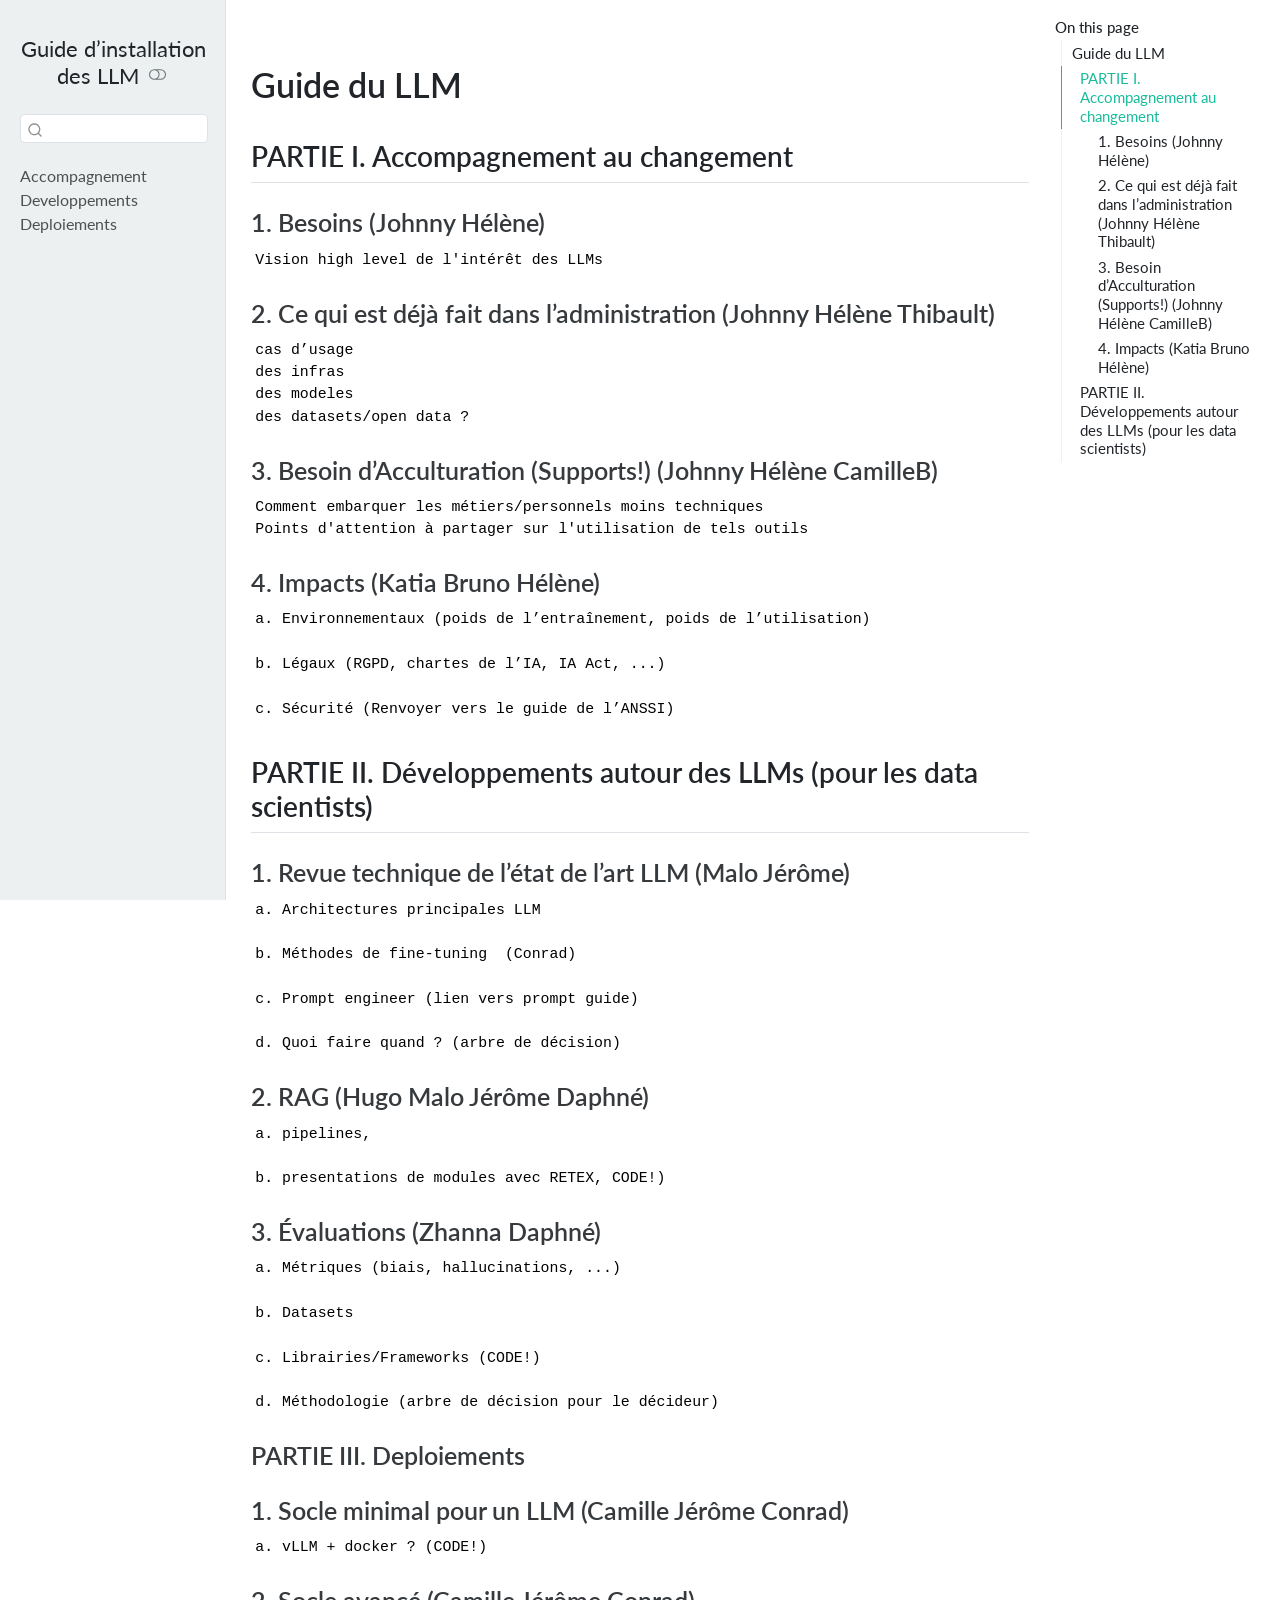
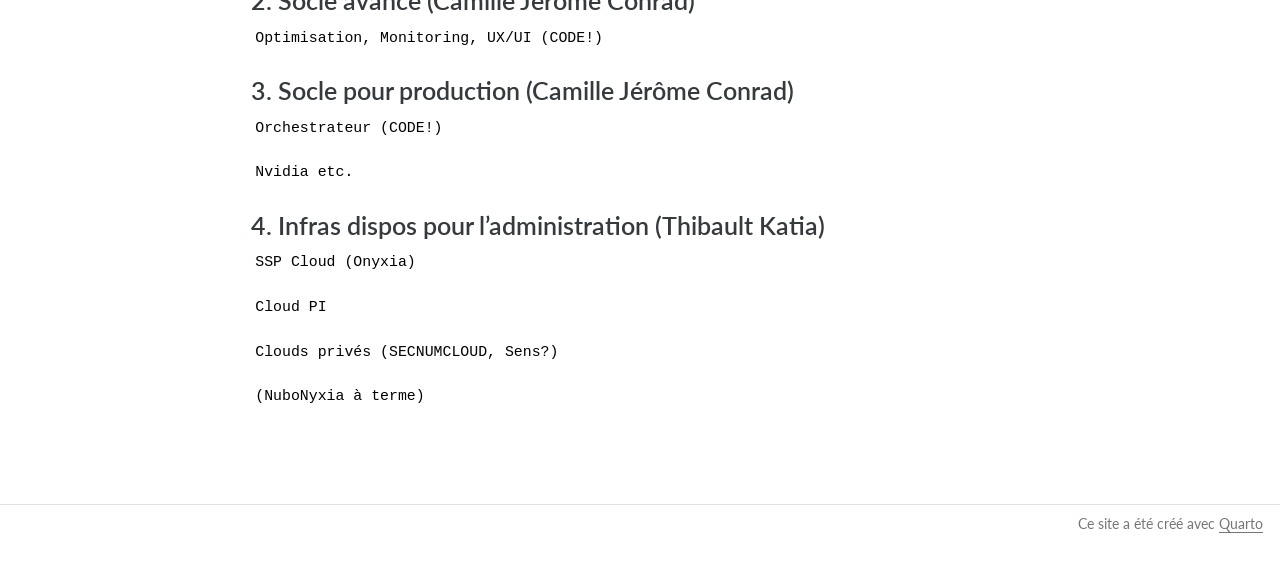
==== Guide.html @ 6787867d "Built site for gh-pages" ====
<!DOCTYPE html>
<html xmlns="http://www.w3.org/1999/xhtml" lang="en" xml:lang="en"><head>

<meta charset="utf-8">
<meta name="generator" content="quarto-1.4.554">

<meta name="viewport" content="width=device-width, initial-scale=1.0, user-scalable=yes">


<title>Guide d’installation des LLM</title>
<style>
code{white-space: pre-wrap;}
span.smallcaps{font-variant: small-caps;}
div.columns{display: flex; gap: min(4vw, 1.5em);}
div.column{flex: auto; overflow-x: auto;}
div.hanging-indent{margin-left: 1.5em; text-indent: -1.5em;}
ul.task-list{list-style: none;}
ul.task-list li input[type="checkbox"] {
  width: 0.8em;
  margin: 0 0.8em 0.2em -1em; /* quarto-specific, see https://github.com/quarto-dev/quarto-cli/issues/4556 */ 
  vertical-align: middle;
}
</style>


<script src="site_libs/quarto-nav/quarto-nav.js"></script>
<script src="site_libs/clipboard/clipboard.min.js"></script>
<script src="site_libs/quarto-search/autocomplete.umd.js"></script>
<script src="site_libs/quarto-search/fuse.min.js"></script>
<script src="site_libs/quarto-search/quarto-search.js"></script>
<meta name="quarto:offset" content="./">
<script src="site_libs/quarto-html/quarto.js"></script>
<script src="site_libs/quarto-html/popper.min.js"></script>
<script src="site_libs/quarto-html/tippy.umd.min.js"></script>
<script src="site_libs/quarto-html/anchor.min.js"></script>
<link href="site_libs/quarto-html/tippy.css" rel="stylesheet">
<link href="site_libs/quarto-html/quarto-syntax-highlighting.css" rel="stylesheet" class="quarto-color-scheme" id="quarto-text-highlighting-styles">
<link href="site_libs/quarto-html/quarto-syntax-highlighting-dark.css" rel="prefetch" class="quarto-color-scheme quarto-color-alternate" id="quarto-text-highlighting-styles">
<script src="site_libs/bootstrap/bootstrap.min.js"></script>
<link href="site_libs/bootstrap/bootstrap-icons.css" rel="stylesheet">
<link href="site_libs/bootstrap/bootstrap.min.css" rel="stylesheet" class="quarto-color-scheme" id="quarto-bootstrap" data-mode="light">
<link href="site_libs/bootstrap/bootstrap-dark.min.css" rel="prefetch" class="quarto-color-scheme quarto-color-alternate" id="quarto-bootstrap" data-mode="dark">
<script id="quarto-search-options" type="application/json">{
  "location": "sidebar",
  "copy-button": false,
  "collapse-after": 3,
  "panel-placement": "start",
  "type": "textbox",
  "limit": 50,
  "keyboard-shortcut": [
    "f",
    "/",
    "s"
  ],
  "show-item-context": false,
  "language": {
    "search-no-results-text": "No results",
    "search-matching-documents-text": "matching documents",
    "search-copy-link-title": "Copy link to search",
    "search-hide-matches-text": "Hide additional matches",
    "search-more-match-text": "more match in this document",
    "search-more-matches-text": "more matches in this document",
    "search-clear-button-title": "Clear",
    "search-text-placeholder": "",
    "search-detached-cancel-button-title": "Cancel",
    "search-submit-button-title": "Submit",
    "search-label": "Search"
  }
}</script>


</head>

<body class="nav-sidebar docked">

<div id="quarto-search-results"></div>
  <header id="quarto-header" class="headroom fixed-top">
  <nav class="quarto-secondary-nav">
    <div class="container-fluid d-flex">
      <button type="button" class="quarto-btn-toggle btn" data-bs-toggle="collapse" data-bs-target=".quarto-sidebar-collapse-item" aria-controls="quarto-sidebar" aria-expanded="false" aria-label="Toggle sidebar navigation" onclick="if (window.quartoToggleHeadroom) { window.quartoToggleHeadroom(); }">
        <i class="bi bi-layout-text-sidebar-reverse"></i>
      </button>
        <nav class="quarto-page-breadcrumbs" aria-label="breadcrumb"><ol class="breadcrumb"><li class="breadcrumb-item">
      Guide d'installation des LLM
      </li></ol></nav>
        <a class="flex-grow-1" role="button" data-bs-toggle="collapse" data-bs-target=".quarto-sidebar-collapse-item" aria-controls="quarto-sidebar" aria-expanded="false" aria-label="Toggle sidebar navigation" onclick="if (window.quartoToggleHeadroom) { window.quartoToggleHeadroom(); }">      
        </a>
      <button type="button" class="btn quarto-search-button" aria-label="" onclick="window.quartoOpenSearch();">
        <i class="bi bi-search"></i>
      </button>
    </div>
  </nav>
</header>
<!-- content -->
<div id="quarto-content" class="quarto-container page-columns page-rows-contents page-layout-article">
<!-- sidebar -->
  <nav id="quarto-sidebar" class="sidebar collapse collapse-horizontal quarto-sidebar-collapse-item sidebar-navigation docked overflow-auto">
    <div class="pt-lg-2 mt-2 text-center sidebar-header">
    <div class="sidebar-title mb-0 py-0">
      <a href="./">Guide d’installation des LLM</a> 
        <div class="sidebar-tools-main">
  <a href="" class="quarto-color-scheme-toggle quarto-navigation-tool  px-1" onclick="window.quartoToggleColorScheme(); return false;" title="Toggle dark mode"><i class="bi"></i></a>
</div>
    </div>
      </div>
        <div class="mt-2 flex-shrink-0 align-items-center">
        <div class="sidebar-search">
        <div id="quarto-search" class="" title="Search"></div>
        </div>
        </div>
    <div class="sidebar-menu-container"> 
    <ul class="list-unstyled mt-1">
        <li class="sidebar-item">
  <div class="sidebar-item-container"> 
  <a href="./I-Accompagnement/1_Besoins.html" class="sidebar-item-text sidebar-link">
 <span class="menu-text">Accompagnement</span></a>
  </div>
</li>
        <li class="sidebar-item">
  <div class="sidebar-item-container"> 
  <a href="./II-Developpements/1_Revue_Technique_LLM.html" class="sidebar-item-text sidebar-link">
 <span class="menu-text">Developpements</span></a>
  </div>
</li>
        <li class="sidebar-item">
  <div class="sidebar-item-container"> 
  <a href="./III-Deploiements/1_Socle_minimal.html" class="sidebar-item-text sidebar-link">
 <span class="menu-text">Deploiements</span></a>
  </div>
</li>
    </ul>
    </div>
</nav>
<div id="quarto-sidebar-glass" class="quarto-sidebar-collapse-item" data-bs-toggle="collapse" data-bs-target=".quarto-sidebar-collapse-item"></div>
<!-- margin-sidebar -->
    <div id="quarto-margin-sidebar" class="sidebar margin-sidebar">
        <nav id="TOC" role="doc-toc" class="toc-active">
    <h2 id="toc-title">On this page</h2>
   
  <ul>
  <li><a href="#guide-du-llm" id="toc-guide-du-llm" class="nav-link active" data-scroll-target="#guide-du-llm">Guide du LLM</a>
  <ul class="collapse">
  <li><a href="#partie-i.-accompagnement-au-changement" id="toc-partie-i.-accompagnement-au-changement" class="nav-link" data-scroll-target="#partie-i.-accompagnement-au-changement">PARTIE I. Accompagnement au changement</a>
  <ul class="collapse">
  <li><a href="#besoins-johnny-hélène" id="toc-besoins-johnny-hélène" class="nav-link" data-scroll-target="#besoins-johnny-hélène">1. Besoins (Johnny Hélène)</a></li>
  <li><a href="#ce-qui-est-déjà-fait-dans-ladministration-johnny-hélène-thibault" id="toc-ce-qui-est-déjà-fait-dans-ladministration-johnny-hélène-thibault" class="nav-link" data-scroll-target="#ce-qui-est-déjà-fait-dans-ladministration-johnny-hélène-thibault">2. Ce qui est déjà fait dans l’administration (Johnny Hélène Thibault)</a></li>
  <li><a href="#besoin-dacculturation-supports-johnny-hélène-camilleb" id="toc-besoin-dacculturation-supports-johnny-hélène-camilleb" class="nav-link" data-scroll-target="#besoin-dacculturation-supports-johnny-hélène-camilleb">3. Besoin d’Acculturation (Supports!) (Johnny Hélène CamilleB)</a></li>
  <li><a href="#impacts-katia-bruno-hélène" id="toc-impacts-katia-bruno-hélène" class="nav-link" data-scroll-target="#impacts-katia-bruno-hélène">4. Impacts (Katia Bruno Hélène)</a></li>
  </ul></li>
  <li><a href="#partie-ii.-développements-autour-des-llms-pour-les-data-scientists" id="toc-partie-ii.-développements-autour-des-llms-pour-les-data-scientists" class="nav-link" data-scroll-target="#partie-ii.-développements-autour-des-llms-pour-les-data-scientists">PARTIE II. Développements autour des LLMs (pour les data scientists)</a>
  <ul class="collapse">
  <li><a href="#revue-technique-de-létat-de-lart-llm-malo-jérôme" id="toc-revue-technique-de-létat-de-lart-llm-malo-jérôme" class="nav-link" data-scroll-target="#revue-technique-de-létat-de-lart-llm-malo-jérôme">1. Revue technique de l’état de l’art LLM (Malo Jérôme)</a></li>
  <li><a href="#rag-hugo-malo-jérôme-daphné" id="toc-rag-hugo-malo-jérôme-daphné" class="nav-link" data-scroll-target="#rag-hugo-malo-jérôme-daphné">2. RAG (Hugo Malo Jérôme Daphné)</a></li>
  <li><a href="#évaluations-zhanna-daphné" id="toc-évaluations-zhanna-daphné" class="nav-link" data-scroll-target="#évaluations-zhanna-daphné">3. Évaluations (Zhanna Daphné)</a></li>
  <li><a href="#partie-iii.-deploiements" id="toc-partie-iii.-deploiements" class="nav-link" data-scroll-target="#partie-iii.-deploiements">PARTIE III. Deploiements</a></li>
  <li><a href="#socle-minimal-pour-un-llm-camille-jérôme-conrad" id="toc-socle-minimal-pour-un-llm-camille-jérôme-conrad" class="nav-link" data-scroll-target="#socle-minimal-pour-un-llm-camille-jérôme-conrad">1. Socle minimal pour un LLM (Camille Jérôme Conrad)</a></li>
  <li><a href="#socle-avancé-camille-jérôme-conrad" id="toc-socle-avancé-camille-jérôme-conrad" class="nav-link" data-scroll-target="#socle-avancé-camille-jérôme-conrad">2. Socle avancé (Camille Jérôme Conrad)</a></li>
  <li><a href="#socle-pour-production-camille-jérôme-conrad" id="toc-socle-pour-production-camille-jérôme-conrad" class="nav-link" data-scroll-target="#socle-pour-production-camille-jérôme-conrad">3. Socle pour production (Camille Jérôme Conrad)</a></li>
  <li><a href="#infras-dispos-pour-ladministration-thibault-katia" id="toc-infras-dispos-pour-ladministration-thibault-katia" class="nav-link" data-scroll-target="#infras-dispos-pour-ladministration-thibault-katia">4. Infras dispos pour l’administration (Thibault Katia)</a></li>
  </ul></li>
  </ul></li>
  </ul>
</nav>
    </div>
<!-- main -->
<main class="content" id="quarto-document-content">




<section id="guide-du-llm" class="level1">
<h1>Guide du LLM</h1>
<section id="partie-i.-accompagnement-au-changement" class="level2">
<h2 class="anchored" data-anchor-id="partie-i.-accompagnement-au-changement">PARTIE I. Accompagnement au changement</h2>
<section id="besoins-johnny-hélène" class="level3">
<h3 class="anchored" data-anchor-id="besoins-johnny-hélène">1. Besoins (Johnny Hélène)</h3>
<pre><code>Vision high level de l'intérêt des LLMs</code></pre>
</section>
<section id="ce-qui-est-déjà-fait-dans-ladministration-johnny-hélène-thibault" class="level3">
<h3 class="anchored" data-anchor-id="ce-qui-est-déjà-fait-dans-ladministration-johnny-hélène-thibault">2. Ce qui est déjà fait dans l’administration (Johnny Hélène Thibault)</h3>
<pre><code>cas d’usage
des infras
des modeles
des datasets/open data&nbsp;?</code></pre>
</section>
<section id="besoin-dacculturation-supports-johnny-hélène-camilleb" class="level3">
<h3 class="anchored" data-anchor-id="besoin-dacculturation-supports-johnny-hélène-camilleb">3. Besoin d’Acculturation (Supports!) (Johnny Hélène CamilleB)</h3>
<pre><code>Comment embarquer les métiers/personnels moins techniques
Points d'attention à partager sur l'utilisation de tels outils</code></pre>
</section>
<section id="impacts-katia-bruno-hélène" class="level3">
<h3 class="anchored" data-anchor-id="impacts-katia-bruno-hélène">4. Impacts (Katia Bruno Hélène)</h3>
<pre><code>a. Environnementaux (poids de l’entraînement, poids de l’utilisation)

b. Légaux (RGPD, chartes de l’IA, IA Act, ...)

c. Sécurité (Renvoyer vers le guide de l’ANSSI)</code></pre>
</section>
</section>
<section id="partie-ii.-développements-autour-des-llms-pour-les-data-scientists" class="level2">
<h2 class="anchored" data-anchor-id="partie-ii.-développements-autour-des-llms-pour-les-data-scientists">PARTIE II. Développements autour des LLMs (pour les data scientists)</h2>
<section id="revue-technique-de-létat-de-lart-llm-malo-jérôme" class="level3">
<h3 class="anchored" data-anchor-id="revue-technique-de-létat-de-lart-llm-malo-jérôme">1. Revue technique de l’état de l’art LLM (Malo Jérôme)</h3>
<pre><code>a. Architectures principales LLM

b. Méthodes de fine-tuning  (Conrad)

c. Prompt engineer (lien vers prompt guide)

d. Quoi faire quand&nbsp;? (arbre de décision)</code></pre>
</section>
<section id="rag-hugo-malo-jérôme-daphné" class="level3">
<h3 class="anchored" data-anchor-id="rag-hugo-malo-jérôme-daphné">2. RAG (Hugo Malo Jérôme Daphné)</h3>
<pre><code>a. pipelines,

b. presentations de modules avec RETEX, CODE!)</code></pre>
</section>
<section id="évaluations-zhanna-daphné" class="level3">
<h3 class="anchored" data-anchor-id="évaluations-zhanna-daphné">3. Évaluations (Zhanna Daphné)</h3>
<pre><code>a. Métriques (biais, hallucinations, ...)

b. Datasets

c. Librairies/Frameworks (CODE!)

d. Méthodologie (arbre de décision pour le décideur)</code></pre>
</section>
<section id="partie-iii.-deploiements" class="level3">
<h3 class="anchored" data-anchor-id="partie-iii.-deploiements">PARTIE III. Deploiements</h3>
</section>
<section id="socle-minimal-pour-un-llm-camille-jérôme-conrad" class="level3">
<h3 class="anchored" data-anchor-id="socle-minimal-pour-un-llm-camille-jérôme-conrad">1. Socle minimal pour un LLM (Camille Jérôme Conrad)</h3>
<pre><code>a. vLLM + docker&nbsp;? (CODE!)</code></pre>
</section>
<section id="socle-avancé-camille-jérôme-conrad" class="level3">
<h3 class="anchored" data-anchor-id="socle-avancé-camille-jérôme-conrad">2. Socle avancé (Camille Jérôme Conrad)</h3>
<pre><code>Optimisation, Monitoring, UX/UI (CODE!)</code></pre>
</section>
<section id="socle-pour-production-camille-jérôme-conrad" class="level3">
<h3 class="anchored" data-anchor-id="socle-pour-production-camille-jérôme-conrad">3. Socle pour production (Camille Jérôme Conrad)</h3>
<pre><code>Orchestrateur (CODE!)

Nvidia etc.</code></pre>
</section>
<section id="infras-dispos-pour-ladministration-thibault-katia" class="level3">
<h3 class="anchored" data-anchor-id="infras-dispos-pour-ladministration-thibault-katia">4. Infras dispos pour l’administration (Thibault Katia)</h3>
<pre><code>SSP Cloud (Onyxia)

Cloud PI

Clouds privés (SECNUMCLOUD, Sens?)

(NuboNyxia à terme)</code></pre>


</section>
</section>
</section>

</main> <!-- /main -->
<script id="quarto-html-after-body" type="application/javascript">
window.document.addEventListener("DOMContentLoaded", function (event) {
  const toggleBodyColorMode = (bsSheetEl) => {
    const mode = bsSheetEl.getAttribute("data-mode");
    const bodyEl = window.document.querySelector("body");
    if (mode === "dark") {
      bodyEl.classList.add("quarto-dark");
      bodyEl.classList.remove("quarto-light");
    } else {
      bodyEl.classList.add("quarto-light");
      bodyEl.classList.remove("quarto-dark");
    }
  }
  const toggleBodyColorPrimary = () => {
    const bsSheetEl = window.document.querySelector("link#quarto-bootstrap");
    if (bsSheetEl) {
      toggleBodyColorMode(bsSheetEl);
    }
  }
  toggleBodyColorPrimary();  
  const disableStylesheet = (stylesheets) => {
    for (let i=0; i < stylesheets.length; i++) {
      const stylesheet = stylesheets[i];
      stylesheet.rel = 'prefetch';
    }
  }
  const enableStylesheet = (stylesheets) => {
    for (let i=0; i < stylesheets.length; i++) {
      const stylesheet = stylesheets[i];
      stylesheet.rel = 'stylesheet';
    }
  }
  const manageTransitions = (selector, allowTransitions) => {
    const els = window.document.querySelectorAll(selector);
    for (let i=0; i < els.length; i++) {
      const el = els[i];
      if (allowTransitions) {
        el.classList.remove('notransition');
      } else {
        el.classList.add('notransition');
      }
    }
  }
  const toggleGiscusIfUsed = (isAlternate, darkModeDefault) => {
    const baseTheme = document.querySelector('#giscus-base-theme')?.value ?? 'light';
    const alternateTheme = document.querySelector('#giscus-alt-theme')?.value ?? 'dark';
    let newTheme = '';
    if(darkModeDefault) {
      newTheme = isAlternate ? baseTheme : alternateTheme;
    } else {
      newTheme = isAlternate ? alternateTheme : baseTheme;
    }
    const changeGiscusTheme = () => {
      // From: https://github.com/giscus/giscus/issues/336
      const sendMessage = (message) => {
        const iframe = document.querySelector('iframe.giscus-frame');
        if (!iframe) return;
        iframe.contentWindow.postMessage({ giscus: message }, 'https://giscus.app');
      }
      sendMessage({
        setConfig: {
          theme: newTheme
        }
      });
    }
    const isGiscussLoaded = window.document.querySelector('iframe.giscus-frame') !== null;
    if (isGiscussLoaded) {
      changeGiscusTheme();
    }
  }
  const toggleColorMode = (alternate) => {
    // Switch the stylesheets
    const alternateStylesheets = window.document.querySelectorAll('link.quarto-color-scheme.quarto-color-alternate');
    manageTransitions('#quarto-margin-sidebar .nav-link', false);
    if (alternate) {
      enableStylesheet(alternateStylesheets);
      for (const sheetNode of alternateStylesheets) {
        if (sheetNode.id === "quarto-bootstrap") {
          toggleBodyColorMode(sheetNode);
        }
      }
    } else {
      disableStylesheet(alternateStylesheets);
      toggleBodyColorPrimary();
    }
    manageTransitions('#quarto-margin-sidebar .nav-link', true);
    // Switch the toggles
    const toggles = window.document.querySelectorAll('.quarto-color-scheme-toggle');
    for (let i=0; i < toggles.length; i++) {
      const toggle = toggles[i];
      if (toggle) {
        if (alternate) {
          toggle.classList.add("alternate");     
        } else {
          toggle.classList.remove("alternate");
        }
      }
    }
    // Hack to workaround the fact that safari doesn't
    // properly recolor the scrollbar when toggling (#1455)
    if (navigator.userAgent.indexOf('Safari') > 0 && navigator.userAgent.indexOf('Chrome') == -1) {
      manageTransitions("body", false);
      window.scrollTo(0, 1);
      setTimeout(() => {
        window.scrollTo(0, 0);
        manageTransitions("body", true);
      }, 40);  
    }
  }
  const isFileUrl = () => { 
    return window.location.protocol === 'file:';
  }
  const hasAlternateSentinel = () => {  
    let styleSentinel = getColorSchemeSentinel();
    if (styleSentinel !== null) {
      return styleSentinel === "alternate";
    } else {
      return false;
    }
  }
  const setStyleSentinel = (alternate) => {
    const value = alternate ? "alternate" : "default";
    if (!isFileUrl()) {
      window.localStorage.setItem("quarto-color-scheme", value);
    } else {
      localAlternateSentinel = value;
    }
  }
  const getColorSchemeSentinel = () => {
    if (!isFileUrl()) {
      const storageValue = window.localStorage.getItem("quarto-color-scheme");
      return storageValue != null ? storageValue : localAlternateSentinel;
    } else {
      return localAlternateSentinel;
    }
  }
  const darkModeDefault = false;
  let localAlternateSentinel = darkModeDefault ? 'alternate' : 'default';
  // Dark / light mode switch
  window.quartoToggleColorScheme = () => {
    // Read the current dark / light value 
    let toAlternate = !hasAlternateSentinel();
    toggleColorMode(toAlternate);
    setStyleSentinel(toAlternate);
    toggleGiscusIfUsed(toAlternate, darkModeDefault);
  };
  // Ensure there is a toggle, if there isn't float one in the top right
  if (window.document.querySelector('.quarto-color-scheme-toggle') === null) {
    const a = window.document.createElement('a');
    a.classList.add('top-right');
    a.classList.add('quarto-color-scheme-toggle');
    a.href = "";
    a.onclick = function() { try { window.quartoToggleColorScheme(); } catch {} return false; };
    const i = window.document.createElement("i");
    i.classList.add('bi');
    a.appendChild(i);
    window.document.body.appendChild(a);
  }
  // Switch to dark mode if need be
  if (hasAlternateSentinel()) {
    toggleColorMode(true);
  } else {
    toggleColorMode(false);
  }
  const icon = "";
  const anchorJS = new window.AnchorJS();
  anchorJS.options = {
    placement: 'right',
    icon: icon
  };
  anchorJS.add('.anchored');
  const isCodeAnnotation = (el) => {
    for (const clz of el.classList) {
      if (clz.startsWith('code-annotation-')) {                     
        return true;
      }
    }
    return false;
  }
  const clipboard = new window.ClipboardJS('.code-copy-button', {
    text: function(trigger) {
      const codeEl = trigger.previousElementSibling.cloneNode(true);
      for (const childEl of codeEl.children) {
        if (isCodeAnnotation(childEl)) {
          childEl.remove();
        }
      }
      return codeEl.innerText;
    }
  });
  clipboard.on('success', function(e) {
    // button target
    const button = e.trigger;
    // don't keep focus
    button.blur();
    // flash "checked"
    button.classList.add('code-copy-button-checked');
    var currentTitle = button.getAttribute("title");
    button.setAttribute("title", "Copied!");
    let tooltip;
    if (window.bootstrap) {
      button.setAttribute("data-bs-toggle", "tooltip");
      button.setAttribute("data-bs-placement", "left");
      button.setAttribute("data-bs-title", "Copied!");
      tooltip = new bootstrap.Tooltip(button, 
        { trigger: "manual", 
          customClass: "code-copy-button-tooltip",
          offset: [0, -8]});
      tooltip.show();    
    }
    setTimeout(function() {
      if (tooltip) {
        tooltip.hide();
        button.removeAttribute("data-bs-title");
        button.removeAttribute("data-bs-toggle");
        button.removeAttribute("data-bs-placement");
      }
      button.setAttribute("title", currentTitle);
      button.classList.remove('code-copy-button-checked');
    }, 1000);
    // clear code selection
    e.clearSelection();
  });
    var localhostRegex = new RegExp(/^(?:http|https):\/\/localhost\:?[0-9]*\//);
    var mailtoRegex = new RegExp(/^mailto:/);
      var filterRegex = new RegExp("https:\/\/cthiounn\.github\.io\/kallm\/");
    var isInternal = (href) => {
        return filterRegex.test(href) || localhostRegex.test(href) || mailtoRegex.test(href);
    }
    // Inspect non-navigation links and adorn them if external
 	var links = window.document.querySelectorAll('a[href]:not(.nav-link):not(.navbar-brand):not(.toc-action):not(.sidebar-link):not(.sidebar-item-toggle):not(.pagination-link):not(.no-external):not([aria-hidden]):not(.dropdown-item):not(.quarto-navigation-tool)');
    for (var i=0; i<links.length; i++) {
      const link = links[i];
      if (!isInternal(link.href)) {
        // undo the damage that might have been done by quarto-nav.js in the case of
        // links that we want to consider external
        if (link.dataset.originalHref !== undefined) {
          link.href = link.dataset.originalHref;
        }
      }
    }
  function tippyHover(el, contentFn, onTriggerFn, onUntriggerFn) {
    const config = {
      allowHTML: true,
      maxWidth: 500,
      delay: 100,
      arrow: false,
      appendTo: function(el) {
          return el.parentElement;
      },
      interactive: true,
      interactiveBorder: 10,
      theme: 'quarto',
      placement: 'bottom-start',
    };
    if (contentFn) {
      config.content = contentFn;
    }
    if (onTriggerFn) {
      config.onTrigger = onTriggerFn;
    }
    if (onUntriggerFn) {
      config.onUntrigger = onUntriggerFn;
    }
    window.tippy(el, config); 
  }
  const noterefs = window.document.querySelectorAll('a[role="doc-noteref"]');
  for (var i=0; i<noterefs.length; i++) {
    const ref = noterefs[i];
    tippyHover(ref, function() {
      // use id or data attribute instead here
      let href = ref.getAttribute('data-footnote-href') || ref.getAttribute('href');
      try { href = new URL(href).hash; } catch {}
      const id = href.replace(/^#\/?/, "");
      const note = window.document.getElementById(id);
      if (note) {
        return note.innerHTML;
      } else {
        return "";
      }
    });
  }
  const xrefs = window.document.querySelectorAll('a.quarto-xref');
  const processXRef = (id, note) => {
    // Strip column container classes
    const stripColumnClz = (el) => {
      el.classList.remove("page-full", "page-columns");
      if (el.children) {
        for (const child of el.children) {
          stripColumnClz(child);
        }
      }
    }
    stripColumnClz(note)
    if (id === null || id.startsWith('sec-')) {
      // Special case sections, only their first couple elements
      const container = document.createElement("div");
      if (note.children && note.children.length > 2) {
        container.appendChild(note.children[0].cloneNode(true));
        for (let i = 1; i < note.children.length; i++) {
          const child = note.children[i];
          if (child.tagName === "P" && child.innerText === "") {
            continue;
          } else {
            container.appendChild(child.cloneNode(true));
            break;
          }
        }
        if (window.Quarto?.typesetMath) {
          window.Quarto.typesetMath(container);
        }
        return container.innerHTML
      } else {
        if (window.Quarto?.typesetMath) {
          window.Quarto.typesetMath(note);
        }
        return note.innerHTML;
      }
    } else {
      // Remove any anchor links if they are present
      const anchorLink = note.querySelector('a.anchorjs-link');
      if (anchorLink) {
        anchorLink.remove();
      }
      if (window.Quarto?.typesetMath) {
        window.Quarto.typesetMath(note);
      }
      // TODO in 1.5, we should make sure this works without a callout special case
      if (note.classList.contains("callout")) {
        return note.outerHTML;
      } else {
        return note.innerHTML;
      }
    }
  }
  for (var i=0; i<xrefs.length; i++) {
    const xref = xrefs[i];
    tippyHover(xref, undefined, function(instance) {
      instance.disable();
      let url = xref.getAttribute('href');
      let hash = undefined; 
      if (url.startsWith('#')) {
        hash = url;
      } else {
        try { hash = new URL(url).hash; } catch {}
      }
      if (hash) {
        const id = hash.replace(/^#\/?/, "");
        const note = window.document.getElementById(id);
        if (note !== null) {
          try {
            const html = processXRef(id, note.cloneNode(true));
            instance.setContent(html);
          } finally {
            instance.enable();
            instance.show();
          }
        } else {
          // See if we can fetch this
          fetch(url.split('#')[0])
          .then(res => res.text())
          .then(html => {
            const parser = new DOMParser();
            const htmlDoc = parser.parseFromString(html, "text/html");
            const note = htmlDoc.getElementById(id);
            if (note !== null) {
              const html = processXRef(id, note);
              instance.setContent(html);
            } 
          }).finally(() => {
            instance.enable();
            instance.show();
          });
        }
      } else {
        // See if we can fetch a full url (with no hash to target)
        // This is a special case and we should probably do some content thinning / targeting
        fetch(url)
        .then(res => res.text())
        .then(html => {
          const parser = new DOMParser();
          const htmlDoc = parser.parseFromString(html, "text/html");
          const note = htmlDoc.querySelector('main.content');
          if (note !== null) {
            // This should only happen for chapter cross references
            // (since there is no id in the URL)
            // remove the first header
            if (note.children.length > 0 && note.children[0].tagName === "HEADER") {
              note.children[0].remove();
            }
            const html = processXRef(null, note);
            instance.setContent(html);
          } 
        }).finally(() => {
          instance.enable();
          instance.show();
        });
      }
    }, function(instance) {
    });
  }
      let selectedAnnoteEl;
      const selectorForAnnotation = ( cell, annotation) => {
        let cellAttr = 'data-code-cell="' + cell + '"';
        let lineAttr = 'data-code-annotation="' +  annotation + '"';
        const selector = 'span[' + cellAttr + '][' + lineAttr + ']';
        return selector;
      }
      const selectCodeLines = (annoteEl) => {
        const doc = window.document;
        const targetCell = annoteEl.getAttribute("data-target-cell");
        const targetAnnotation = annoteEl.getAttribute("data-target-annotation");
        const annoteSpan = window.document.querySelector(selectorForAnnotation(targetCell, targetAnnotation));
        const lines = annoteSpan.getAttribute("data-code-lines").split(",");
        const lineIds = lines.map((line) => {
          return targetCell + "-" + line;
        })
        let top = null;
        let height = null;
        let parent = null;
        if (lineIds.length > 0) {
            //compute the position of the single el (top and bottom and make a div)
            const el = window.document.getElementById(lineIds[0]);
            top = el.offsetTop;
            height = el.offsetHeight;
            parent = el.parentElement.parentElement;
          if (lineIds.length > 1) {
            const lastEl = window.document.getElementById(lineIds[lineIds.length - 1]);
            const bottom = lastEl.offsetTop + lastEl.offsetHeight;
            height = bottom - top;
          }
          if (top !== null && height !== null && parent !== null) {
            // cook up a div (if necessary) and position it 
            let div = window.document.getElementById("code-annotation-line-highlight");
            if (div === null) {
              div = window.document.createElement("div");
              div.setAttribute("id", "code-annotation-line-highlight");
              div.style.position = 'absolute';
              parent.appendChild(div);
            }
            div.style.top = top - 2 + "px";
            div.style.height = height + 4 + "px";
            div.style.left = 0;
            let gutterDiv = window.document.getElementById("code-annotation-line-highlight-gutter");
            if (gutterDiv === null) {
              gutterDiv = window.document.createElement("div");
              gutterDiv.setAttribute("id", "code-annotation-line-highlight-gutter");
              gutterDiv.style.position = 'absolute';
              const codeCell = window.document.getElementById(targetCell);
              const gutter = codeCell.querySelector('.code-annotation-gutter');
              gutter.appendChild(gutterDiv);
            }
            gutterDiv.style.top = top - 2 + "px";
            gutterDiv.style.height = height + 4 + "px";
          }
          selectedAnnoteEl = annoteEl;
        }
      };
      const unselectCodeLines = () => {
        const elementsIds = ["code-annotation-line-highlight", "code-annotation-line-highlight-gutter"];
        elementsIds.forEach((elId) => {
          const div = window.document.getElementById(elId);
          if (div) {
            div.remove();
          }
        });
        selectedAnnoteEl = undefined;
      };
        // Handle positioning of the toggle
    window.addEventListener(
      "resize",
      throttle(() => {
        elRect = undefined;
        if (selectedAnnoteEl) {
          selectCodeLines(selectedAnnoteEl);
        }
      }, 10)
    );
    function throttle(fn, ms) {
    let throttle = false;
    let timer;
      return (...args) => {
        if(!throttle) { // first call gets through
            fn.apply(this, args);
            throttle = true;
        } else { // all the others get throttled
            if(timer) clearTimeout(timer); // cancel #2
            timer = setTimeout(() => {
              fn.apply(this, args);
              timer = throttle = false;
            }, ms);
        }
      };
    }
      // Attach click handler to the DT
      const annoteDls = window.document.querySelectorAll('dt[data-target-cell]');
      for (const annoteDlNode of annoteDls) {
        annoteDlNode.addEventListener('click', (event) => {
          const clickedEl = event.target;
          if (clickedEl !== selectedAnnoteEl) {
            unselectCodeLines();
            const activeEl = window.document.querySelector('dt[data-target-cell].code-annotation-active');
            if (activeEl) {
              activeEl.classList.remove('code-annotation-active');
            }
            selectCodeLines(clickedEl);
            clickedEl.classList.add('code-annotation-active');
          } else {
            // Unselect the line
            unselectCodeLines();
            clickedEl.classList.remove('code-annotation-active');
          }
        });
      }
  const findCites = (el) => {
    const parentEl = el.parentElement;
    if (parentEl) {
      const cites = parentEl.dataset.cites;
      if (cites) {
        return {
          el,
          cites: cites.split(' ')
        };
      } else {
        return findCites(el.parentElement)
      }
    } else {
      return undefined;
    }
  };
  var bibliorefs = window.document.querySelectorAll('a[role="doc-biblioref"]');
  for (var i=0; i<bibliorefs.length; i++) {
    const ref = bibliorefs[i];
    const citeInfo = findCites(ref);
    if (citeInfo) {
      tippyHover(citeInfo.el, function() {
        var popup = window.document.createElement('div');
        citeInfo.cites.forEach(function(cite) {
          var citeDiv = window.document.createElement('div');
          citeDiv.classList.add('hanging-indent');
          citeDiv.classList.add('csl-entry');
          var biblioDiv = window.document.getElementById('ref-' + cite);
          if (biblioDiv) {
            citeDiv.innerHTML = biblioDiv.innerHTML;
          }
          popup.appendChild(citeDiv);
        });
        return popup.innerHTML;
      });
    }
  }
});
</script>
</div> <!-- /content -->
<footer class="footer">
  <div class="nav-footer">
    <div class="nav-footer-left">
      &nbsp;
    </div>   
    <div class="nav-footer-center">
      &nbsp;
    </div>
    <div class="nav-footer-right">
<p>Ce site a été créé avec <a href="https://quarto.org/">Quarto</a></p>
</div>
  </div>
</footer>




</body></html>
---- site_libs/quarto-html/tippy.css ----
.tippy-box[data-animation=fade][data-state=hidden]{opacity:0}[data-tippy-root]{max-width:calc(100vw - 10px)}.tippy-box{position:relative;background-color:#333;color:#fff;border-radius:4px;font-size:14px;line-height:1.4;white-space:normal;outline:0;transition-property:transform,visibility,opacity}.tippy-box[data-placement^=top]>.tippy-arrow{bottom:0}.tippy-box[data-placement^=top]>.tippy-arrow:before{bottom:-7px;left:0;border-width:8px 8px 0;border-top-color:initial;transform-origin:center top}.tippy-box[data-placement^=bottom]>.tippy-arrow{top:0}.tippy-box[data-placement^=bottom]>.tippy-arrow:before{top:-7px;left:0;border-width:0 8px 8px;border-bottom-color:initial;transform-origin:center bottom}.tippy-box[data-placement^=left]>.tippy-arrow{right:0}.tippy-box[data-placement^=left]>.tippy-arrow:before{border-width:8px 0 8px 8px;border-left-color:initial;right:-7px;transform-origin:center left}.tippy-box[data-placement^=right]>.tippy-arrow{left:0}.tippy-box[data-placement^=right]>.tippy-arrow:before{left:-7px;border-width:8px 8px 8px 0;border-right-color:initial;transform-origin:center right}.tippy-box[data-inertia][data-state=visible]{transition-timing-function:cubic-bezier(.54,1.5,.38,1.11)}.tippy-arrow{width:16px;height:16px;color:#333}.tippy-arrow:before{content:"";position:absolute;border-color:transparent;border-style:solid}.tippy-content{position:relative;padding:5px 9px;z-index:1}
---- site_libs/quarto-html/quarto-syntax-highlighting.css ----
/* quarto syntax highlight colors */
:root {
  --quarto-hl-ot-color: #003B4F;
  --quarto-hl-at-color: #657422;
  --quarto-hl-ss-color: #20794D;
  --quarto-hl-an-color: #5E5E5E;
  --quarto-hl-fu-color: #4758AB;
  --quarto-hl-st-color: #20794D;
  --quarto-hl-cf-color: #003B4F;
  --quarto-hl-op-color: #5E5E5E;
  --quarto-hl-er-color: #AD0000;
  --quarto-hl-bn-color: #AD0000;
  --quarto-hl-al-color: #AD0000;
  --quarto-hl-va-color: #111111;
  --quarto-hl-bu-color: inherit;
  --quarto-hl-ex-color: inherit;
  --quarto-hl-pp-color: #AD0000;
  --quarto-hl-in-color: #5E5E5E;
  --quarto-hl-vs-color: #20794D;
  --quarto-hl-wa-color: #5E5E5E;
  --quarto-hl-do-color: #5E5E5E;
  --quarto-hl-im-color: #00769E;
  --quarto-hl-ch-color: #20794D;
  --quarto-hl-dt-color: #AD0000;
  --quarto-hl-fl-color: #AD0000;
  --quarto-hl-co-color: #5E5E5E;
  --quarto-hl-cv-color: #5E5E5E;
  --quarto-hl-cn-color: #8f5902;
  --quarto-hl-sc-color: #5E5E5E;
  --quarto-hl-dv-color: #AD0000;
  --quarto-hl-kw-color: #003B4F;
}

/* other quarto variables */
:root {
  --quarto-font-monospace: SFMono-Regular, Menlo, Monaco, Consolas, "Liberation Mono", "Courier New", monospace;
}

pre > code.sourceCode > span {
  color: #003B4F;
}

code span {
  color: #003B4F;
}

code.sourceCode > span {
  color: #003B4F;
}

div.sourceCode,
div.sourceCode pre.sourceCode {
  color: #003B4F;
}

code span.ot {
  color: #003B4F;
  font-style: inherit;
}

code span.at {
  color: #657422;
  font-style: inherit;
}

code span.ss {
  color: #20794D;
  font-style: inherit;
}

code span.an {
  color: #5E5E5E;
  font-style: inherit;
}

code span.fu {
  color: #4758AB;
  font-style: inherit;
}

code span.st {
  color: #20794D;
  font-style: inherit;
}

code span.cf {
  color: #003B4F;
  font-style: inherit;
}

code span.op {
  color: #5E5E5E;
  font-style: inherit;
}

code span.er {
  color: #AD0000;
  font-style: inherit;
}

code span.bn {
  color: #AD0000;
  font-style: inherit;
}

code span.al {
  color: #AD0000;
  font-style: inherit;
}

code span.va {
  color: #111111;
  font-style: inherit;
}

code span.bu {
  font-style: inherit;
}

code span.ex {
  font-style: inherit;
}

code span.pp {
  color: #AD0000;
  font-style: inherit;
}

code span.in {
  color: #5E5E5E;
  font-style: inherit;
}

code span.vs {
  color: #20794D;
  font-style: inherit;
}

code span.wa {
  color: #5E5E5E;
  font-style: italic;
}

code span.do {
  color: #5E5E5E;
  font-style: italic;
}

code span.im {
  color: #00769E;
  font-style: inherit;
}

code span.ch {
  color: #20794D;
  font-style: inherit;
}

code span.dt {
  color: #AD0000;
  font-style: inherit;
}

code span.fl {
  color: #AD0000;
  font-style: inherit;
}

code span.co {
  color: #5E5E5E;
  font-style: inherit;
}

code span.cv {
  color: #5E5E5E;
  font-style: italic;
}

code span.cn {
  color: #8f5902;
  font-style: inherit;
}

code span.sc {
  color: #5E5E5E;
  font-style: inherit;
}

code span.dv {
  color: #AD0000;
  font-style: inherit;
}

code span.kw {
  color: #003B4F;
  font-style: inherit;
}

.prevent-inlining {
  content: "</";
}

/*# sourceMappingURL=debc5d5d77c3f9108843748ff7464032.css.map */
---- site_libs/quarto-html/quarto-syntax-highlighting-dark.css ----
/* quarto syntax highlight colors */
:root {
  --quarto-hl-al-color: #f07178;
  --quarto-hl-an-color: #d4d0ab;
  --quarto-hl-at-color: #00e0e0;
  --quarto-hl-bn-color: #d4d0ab;
  --quarto-hl-bu-color: #abe338;
  --quarto-hl-ch-color: #abe338;
  --quarto-hl-co-color: #f8f8f2;
  --quarto-hl-cv-color: #ffd700;
  --quarto-hl-cn-color: #ffd700;
  --quarto-hl-cf-color: #ffa07a;
  --quarto-hl-dt-color: #ffa07a;
  --quarto-hl-dv-color: #d4d0ab;
  --quarto-hl-do-color: #f8f8f2;
  --quarto-hl-er-color: #f07178;
  --quarto-hl-ex-color: #00e0e0;
  --quarto-hl-fl-color: #d4d0ab;
  --quarto-hl-fu-color: #ffa07a;
  --quarto-hl-im-color: #abe338;
  --quarto-hl-in-color: #d4d0ab;
  --quarto-hl-kw-color: #ffa07a;
  --quarto-hl-op-color: #ffa07a;
  --quarto-hl-ot-color: #00e0e0;
  --quarto-hl-pp-color: #dcc6e0;
  --quarto-hl-re-color: #00e0e0;
  --quarto-hl-sc-color: #abe338;
  --quarto-hl-ss-color: #abe338;
  --quarto-hl-st-color: #abe338;
  --quarto-hl-va-color: #00e0e0;
  --quarto-hl-vs-color: #abe338;
  --quarto-hl-wa-color: #dcc6e0;
}

/* other quarto variables */
:root {
  --quarto-font-monospace: SFMono-Regular, Menlo, Monaco, Consolas, "Liberation Mono", "Courier New", monospace;
}

code span.al {
  background-color: #2a0f15;
  font-weight: bold;
  color: #f07178;
}

code span.an {
  color: #d4d0ab;
}

code span.at {
  color: #00e0e0;
}

code span.bn {
  color: #d4d0ab;
}

code span.bu {
  color: #abe338;
}

code span.ch {
  color: #abe338;
}

code span.co {
  font-style: italic;
  color: #f8f8f2;
}

code span.cv {
  color: #ffd700;
}

code span.cn {
  color: #ffd700;
}

code span.cf {
  font-weight: bold;
  color: #ffa07a;
}

code span.dt {
  color: #ffa07a;
}

code span.dv {
  color: #d4d0ab;
}

code span.do {
  color: #f8f8f2;
}

code span.er {
  color: #f07178;
  text-decoration: underline;
}

code span.ex {
  font-weight: bold;
  color: #00e0e0;
}

code span.fl {
  color: #d4d0ab;
}

code span.fu {
  color: #ffa07a;
}

code span.im {
  color: #abe338;
}

code span.in {
  color: #d4d0ab;
}

code span.kw {
  font-weight: bold;
  color: #ffa07a;
}

pre > code.sourceCode > span {
  color: #f8f8f2;
}

code span {
  color: #f8f8f2;
}

code.sourceCode > span {
  color: #f8f8f2;
}

div.sourceCode,
div.sourceCode pre.sourceCode {
  color: #f8f8f2;
}

code span.op {
  color: #ffa07a;
}

code span.ot {
  color: #00e0e0;
}

code span.pp {
  color: #dcc6e0;
}

code span.re {
  background-color: #f8f8f2;
  color: #00e0e0;
}

code span.sc {
  color: #abe338;
}

code span.ss {
  color: #abe338;
}

code span.st {
  color: #abe338;
}

code span.va {
  color: #00e0e0;
}

code span.vs {
  color: #abe338;
}

code span.wa {
  color: #dcc6e0;
}

.prevent-inlining {
  content: "</";
}

/*# sourceMappingURL=935a306eefa94366c21e1a970dddb765.css.map */
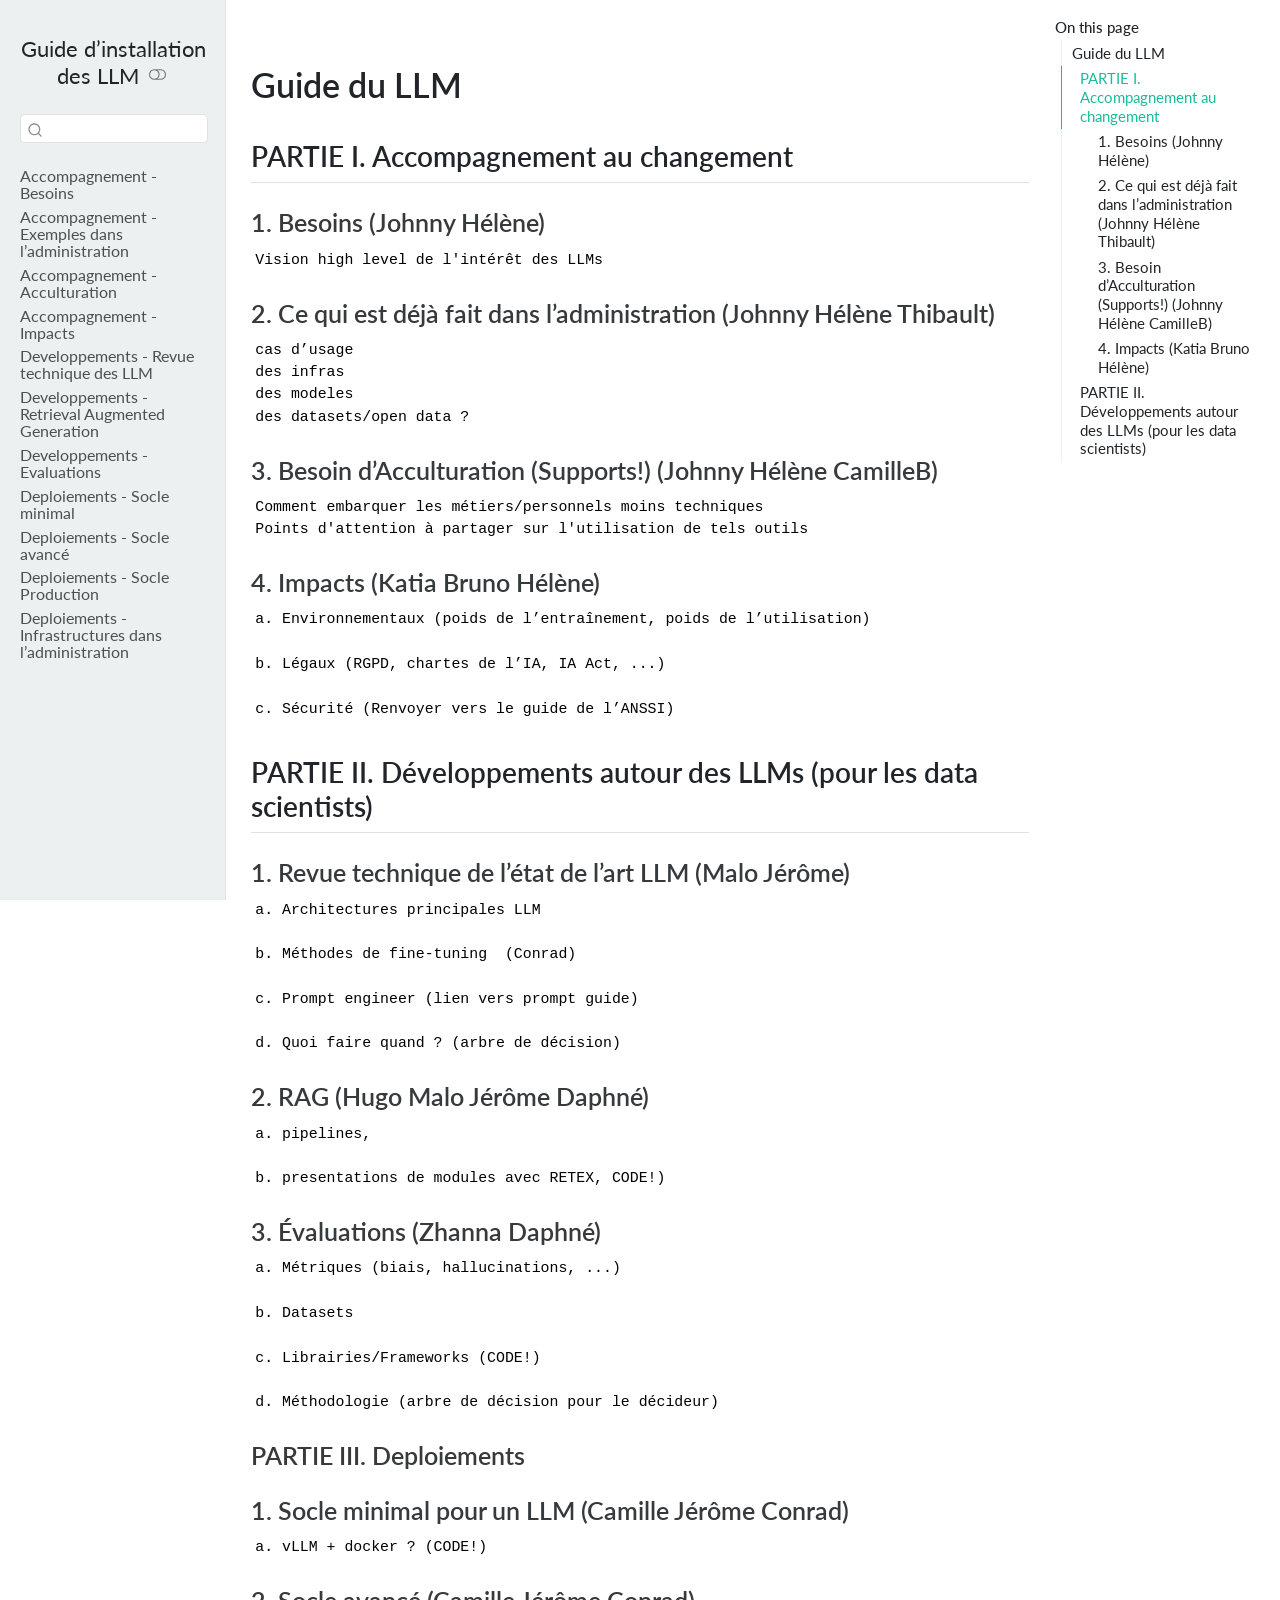
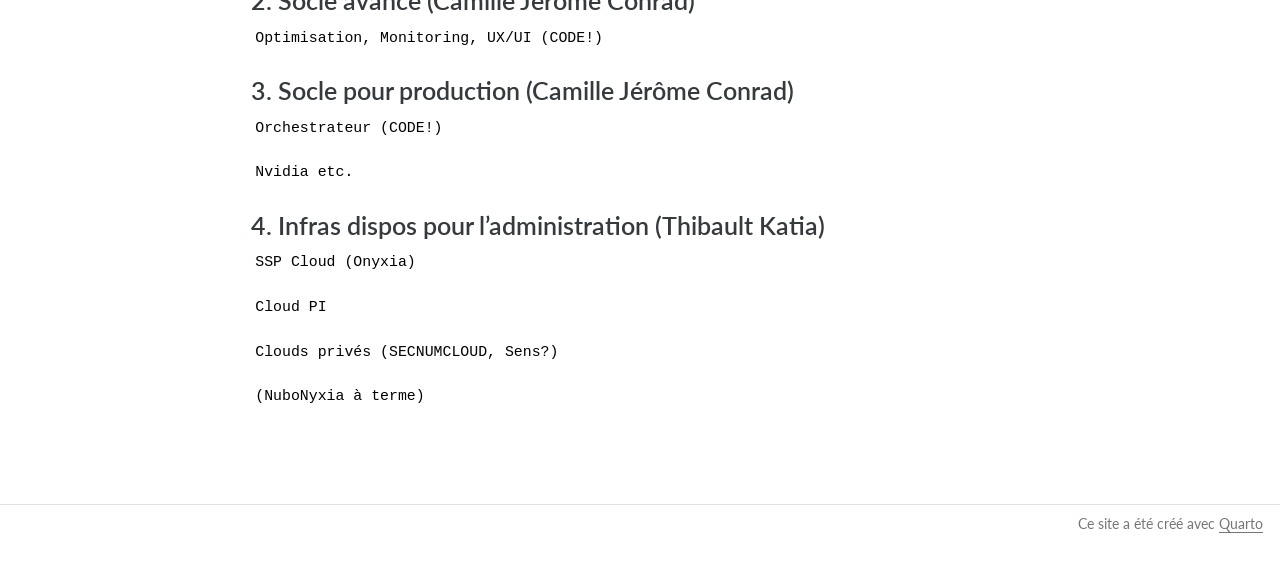
==== commit 44af7496: "Built site for gh-pages" ====
--- a/Guide.html
+++ b/Guide.html
@@ -113,19 +113,67 @@
         <li class="sidebar-item">
   <div class="sidebar-item-container"> 
   <a href="./I-Accompagnement/1_Besoins.html" class="sidebar-item-text sidebar-link">
- <span class="menu-text">Accompagnement</span></a>
+ <span class="menu-text">Accompagnement - Besoins</span></a>
+  </div>
+</li>
+        <li class="sidebar-item">
+  <div class="sidebar-item-container"> 
+  <a href="./I-Accompagnement/2_Deja_Fait_Admin.html" class="sidebar-item-text sidebar-link">
+ <span class="menu-text">Accompagnement - Exemples dans l’administration</span></a>
+  </div>
+</li>
+        <li class="sidebar-item">
+  <div class="sidebar-item-container"> 
+  <a href="./I-Accompagnement/3_Acculturation.html" class="sidebar-item-text sidebar-link">
+ <span class="menu-text">Accompagnement - Acculturation</span></a>
+  </div>
+</li>
+        <li class="sidebar-item">
+  <div class="sidebar-item-container"> 
+  <a href="./I-Accompagnement/4_Impacts.html" class="sidebar-item-text sidebar-link">
+ <span class="menu-text">Accompagnement - Impacts</span></a>
   </div>
 </li>
         <li class="sidebar-item">
   <div class="sidebar-item-container"> 
   <a href="./II-Developpements/1_Revue_Technique_LLM.html" class="sidebar-item-text sidebar-link">
- <span class="menu-text">Developpements</span></a>
+ <span class="menu-text">Developpements - Revue technique des LLM</span></a>
+  </div>
+</li>
+        <li class="sidebar-item">
+  <div class="sidebar-item-container"> 
+  <a href="./II-Developpements/2_RAG.html" class="sidebar-item-text sidebar-link">
+ <span class="menu-text">Developpements - Retrieval Augmented Generation</span></a>
+  </div>
+</li>
+        <li class="sidebar-item">
+  <div class="sidebar-item-container"> 
+  <a href="./II-Developpements/3_Evaluations.html" class="sidebar-item-text sidebar-link">
+ <span class="menu-text">Developpements - Evaluations</span></a>
   </div>
 </li>
         <li class="sidebar-item">
   <div class="sidebar-item-container"> 
   <a href="./III-Deploiements/1_Socle_minimal.html" class="sidebar-item-text sidebar-link">
- <span class="menu-text">Deploiements</span></a>
+ <span class="menu-text">Deploiements - Socle minimal</span></a>
+  </div>
+</li>
+        <li class="sidebar-item">
+  <div class="sidebar-item-container"> 
+  <a href="./III-Deploiements/2_Socle_avance.html" class="sidebar-item-text sidebar-link">
+ <span class="menu-text">Deploiements - Socle avancé</span></a>
+  </div>
+</li>
+        <li class="sidebar-item">
+  <div class="sidebar-item-container"> 
+  <a href="./III-Deploiements/3_Socle_Production.html" class="sidebar-item-text sidebar-link">
+ <span class="menu-text">Deploiements - Socle Production</span></a>
+  </div>
+</li>
+        <li class="sidebar-item">
+  <div class="sidebar-item-container"> 
+  <a href="./III-Deploiements/4_Infras_administrations.html" class="sidebar-item-text sidebar-link">
+ <span class="menu-text">Deploiements - Infrastructures dans l’administration</span></a>
   </div>
 </li>
     </ul>
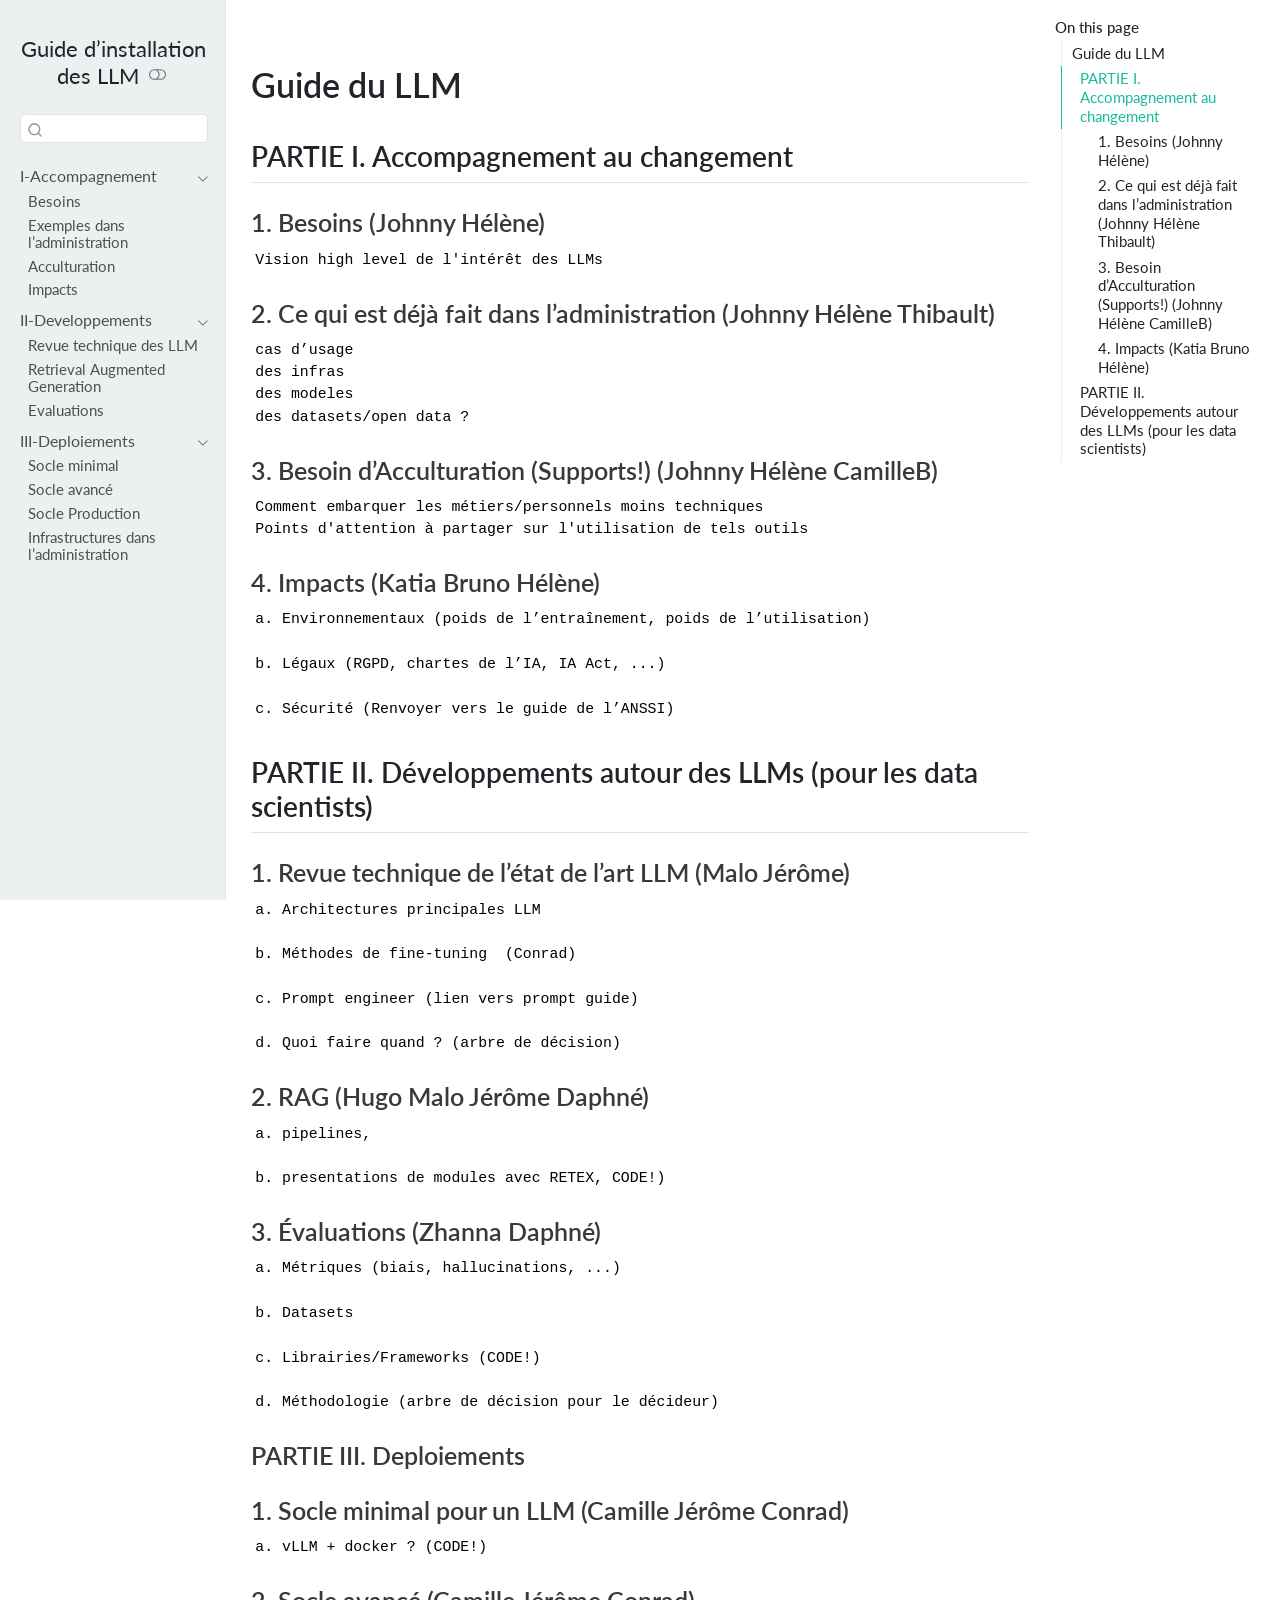
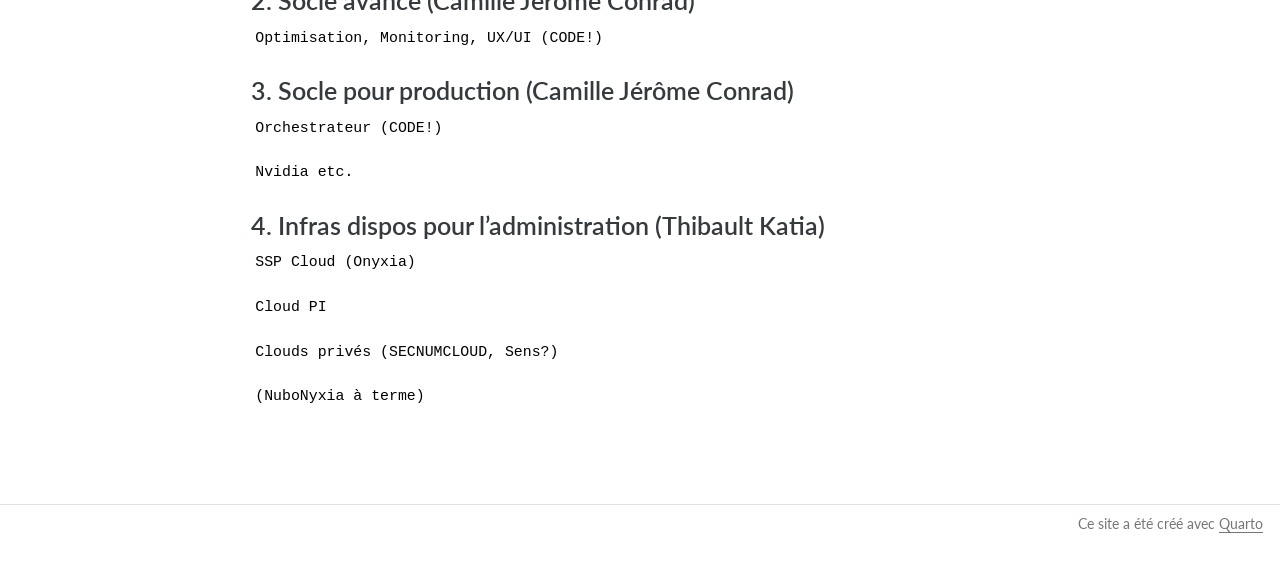
==== commit b561b6a4: "Built site for gh-pages" ====
--- a/Guide.html
+++ b/Guide.html
@@ -110,72 +110,105 @@
         </div>
     <div class="sidebar-menu-container"> 
     <ul class="list-unstyled mt-1">
-        <li class="sidebar-item">
+        <li class="sidebar-item sidebar-item-section">
+      <div class="sidebar-item-container"> 
+            <a class="sidebar-item-text sidebar-link text-start" data-bs-toggle="collapse" data-bs-target="#quarto-sidebar-section-1" aria-expanded="true">
+ <span class="menu-text">I-Accompagnement</span></a>
+          <a class="sidebar-item-toggle text-start" data-bs-toggle="collapse" data-bs-target="#quarto-sidebar-section-1" aria-expanded="true" aria-label="Toggle section">
+            <i class="bi bi-chevron-right ms-2"></i>
+          </a> 
+      </div>
+      <ul id="quarto-sidebar-section-1" class="collapse list-unstyled sidebar-section depth1 show">  
+          <li class="sidebar-item">
   <div class="sidebar-item-container"> 
   <a href="./I-Accompagnement/1_Besoins.html" class="sidebar-item-text sidebar-link">
- <span class="menu-text">Accompagnement - Besoins</span></a>
-  </div>
-</li>
-        <li class="sidebar-item">
+ <span class="menu-text">Besoins</span></a>
+  </div>
+</li>
+          <li class="sidebar-item">
   <div class="sidebar-item-container"> 
   <a href="./I-Accompagnement/2_Deja_Fait_Admin.html" class="sidebar-item-text sidebar-link">
- <span class="menu-text">Accompagnement - Exemples dans l’administration</span></a>
-  </div>
-</li>
-        <li class="sidebar-item">
+ <span class="menu-text">Exemples dans l’administration</span></a>
+  </div>
+</li>
+          <li class="sidebar-item">
   <div class="sidebar-item-container"> 
   <a href="./I-Accompagnement/3_Acculturation.html" class="sidebar-item-text sidebar-link">
- <span class="menu-text">Accompagnement - Acculturation</span></a>
-  </div>
-</li>
-        <li class="sidebar-item">
+ <span class="menu-text">Acculturation</span></a>
+  </div>
+</li>
+          <li class="sidebar-item">
   <div class="sidebar-item-container"> 
   <a href="./I-Accompagnement/4_Impacts.html" class="sidebar-item-text sidebar-link">
- <span class="menu-text">Accompagnement - Impacts</span></a>
-  </div>
-</li>
-        <li class="sidebar-item">
+ <span class="menu-text">Impacts</span></a>
+  </div>
+</li>
+      </ul>
+  </li>
+        <li class="sidebar-item sidebar-item-section">
+      <div class="sidebar-item-container"> 
+            <a class="sidebar-item-text sidebar-link text-start" data-bs-toggle="collapse" data-bs-target="#quarto-sidebar-section-2" aria-expanded="true">
+ <span class="menu-text">II-Developpements</span></a>
+          <a class="sidebar-item-toggle text-start" data-bs-toggle="collapse" data-bs-target="#quarto-sidebar-section-2" aria-expanded="true" aria-label="Toggle section">
+            <i class="bi bi-chevron-right ms-2"></i>
+          </a> 
+      </div>
+      <ul id="quarto-sidebar-section-2" class="collapse list-unstyled sidebar-section depth1 show">  
+          <li class="sidebar-item">
   <div class="sidebar-item-container"> 
   <a href="./II-Developpements/1_Revue_Technique_LLM.html" class="sidebar-item-text sidebar-link">
- <span class="menu-text">Developpements - Revue technique des LLM</span></a>
-  </div>
-</li>
-        <li class="sidebar-item">
+ <span class="menu-text">Revue technique des LLM</span></a>
+  </div>
+</li>
+          <li class="sidebar-item">
   <div class="sidebar-item-container"> 
   <a href="./II-Developpements/2_RAG.html" class="sidebar-item-text sidebar-link">
- <span class="menu-text">Developpements - Retrieval Augmented Generation</span></a>
-  </div>
-</li>
-        <li class="sidebar-item">
+ <span class="menu-text">Retrieval Augmented Generation</span></a>
+  </div>
+</li>
+          <li class="sidebar-item">
   <div class="sidebar-item-container"> 
   <a href="./II-Developpements/3_Evaluations.html" class="sidebar-item-text sidebar-link">
- <span class="menu-text">Developpements - Evaluations</span></a>
-  </div>
-</li>
-        <li class="sidebar-item">
+ <span class="menu-text">Evaluations</span></a>
+  </div>
+</li>
+      </ul>
+  </li>
+        <li class="sidebar-item sidebar-item-section">
+      <div class="sidebar-item-container"> 
+            <a class="sidebar-item-text sidebar-link text-start" data-bs-toggle="collapse" data-bs-target="#quarto-sidebar-section-3" aria-expanded="true">
+ <span class="menu-text">III-Deploiements</span></a>
+          <a class="sidebar-item-toggle text-start" data-bs-toggle="collapse" data-bs-target="#quarto-sidebar-section-3" aria-expanded="true" aria-label="Toggle section">
+            <i class="bi bi-chevron-right ms-2"></i>
+          </a> 
+      </div>
+      <ul id="quarto-sidebar-section-3" class="collapse list-unstyled sidebar-section depth1 show">  
+          <li class="sidebar-item">
   <div class="sidebar-item-container"> 
   <a href="./III-Deploiements/1_Socle_minimal.html" class="sidebar-item-text sidebar-link">
- <span class="menu-text">Deploiements - Socle minimal</span></a>
-  </div>
-</li>
-        <li class="sidebar-item">
+ <span class="menu-text">Socle minimal</span></a>
+  </div>
+</li>
+          <li class="sidebar-item">
   <div class="sidebar-item-container"> 
   <a href="./III-Deploiements/2_Socle_avance.html" class="sidebar-item-text sidebar-link">
- <span class="menu-text">Deploiements - Socle avancé</span></a>
-  </div>
-</li>
-        <li class="sidebar-item">
+ <span class="menu-text">Socle avancé</span></a>
+  </div>
+</li>
+          <li class="sidebar-item">
   <div class="sidebar-item-container"> 
   <a href="./III-Deploiements/3_Socle_Production.html" class="sidebar-item-text sidebar-link">
- <span class="menu-text">Deploiements - Socle Production</span></a>
-  </div>
-</li>
-        <li class="sidebar-item">
+ <span class="menu-text">Socle Production</span></a>
+  </div>
+</li>
+          <li class="sidebar-item">
   <div class="sidebar-item-container"> 
   <a href="./III-Deploiements/4_Infras_administrations.html" class="sidebar-item-text sidebar-link">
- <span class="menu-text">Deploiements - Infrastructures dans l’administration</span></a>
-  </div>
-</li>
+ <span class="menu-text">Infrastructures dans l’administration</span></a>
+  </div>
+</li>
+      </ul>
+  </li>
     </ul>
     </div>
 </nav>
